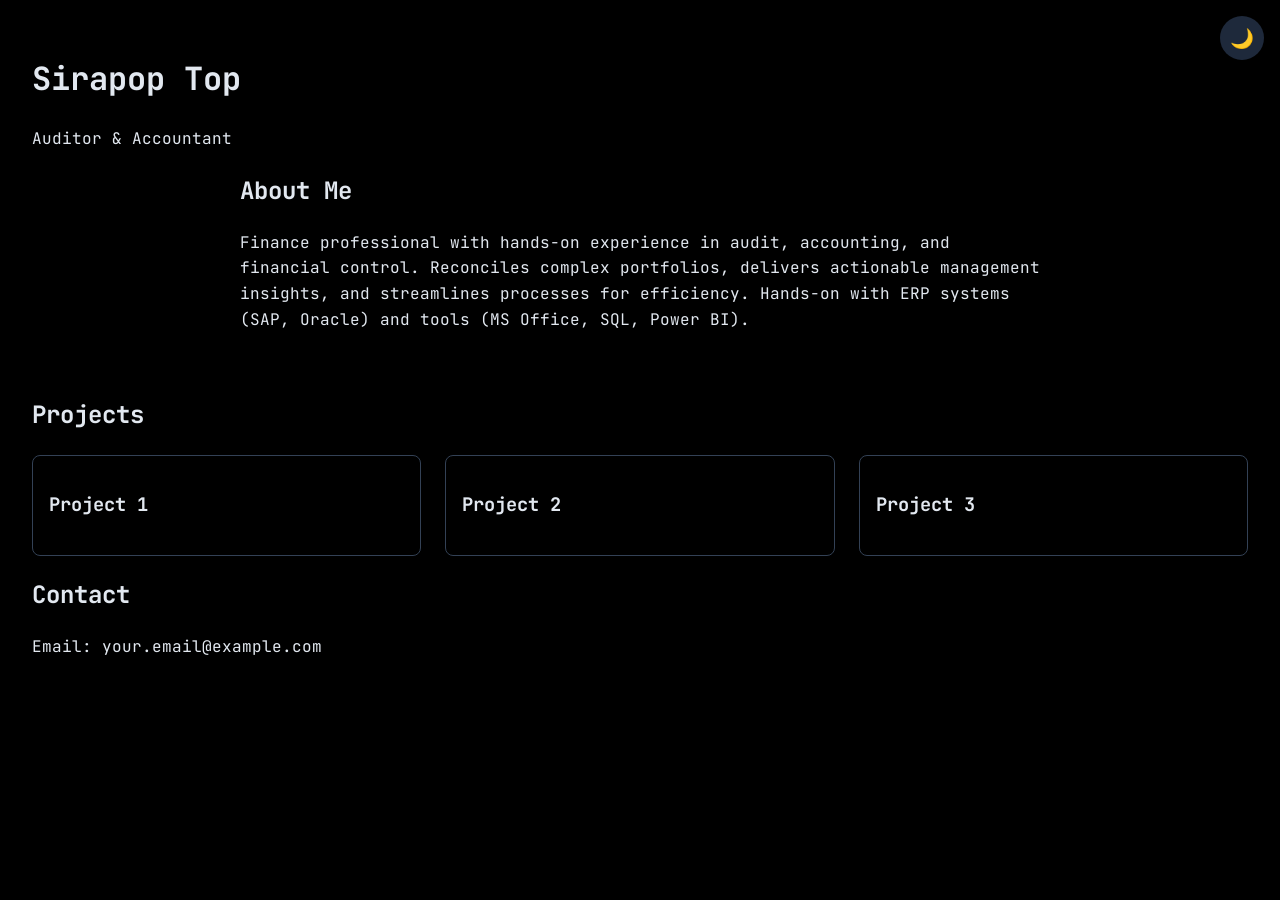
==== docs/index.html @ c63b0de8 "refactor: Move portfolio files to docs/ for GitHub Pages" ====
<!DOCTYPE html>
<html lang="en">
<head>
    <meta charset="UTF-8">
    <meta name="viewport" content="width=device-width, initial-scale=1.0">
    <title>Sirapop Top | Auditor & Accountant</title>
    <link rel="preconnect" href="https://fonts.googleapis.com">
    <link rel="preconnect" href="https://fonts.gstatic.com" crossorigin>
    <link href="https://fonts.googleapis.com/css2?family=JetBrains+Mono:ital,wght@0,100..800;1,100..800&display=swap" rel="stylesheet">
    <link rel="stylesheet" href="style.css">
</head>
<body>
    <button class="theme-toggle" id="theme-toggle">🌙</button>
    <header>
        <h1>Sirapop Top</h1>
        <p>Auditor & Accountant</p>
    </header>

    <section id="about">
        <h2>About Me</h2>
        <p>Finance professional with hands-on experience in audit, accounting, and financial control. Reconciles complex portfolios, delivers actionable management insights, and streamlines processes for efficiency. Hands-on with ERP systems (SAP, Oracle) and tools (MS Office, SQL, Power BI).</p>
    </section>

    <section id="projects">
        <h2>Projects</h2>
        <div class="project-grid">
            <div class="project-card"><h3>Project 1</h3></div>
            <div class="project-card"><h3>Project 2</h3></div>
            <div class="project-card"><h3>Project 3</h3></div>
        </div>
    </section>

    <section id="contact">
        <h2>Contact</h2>
        <p>Email: your.email@example.com</p>
    </section>

    <script>
        const toggle = document.getElementById('theme-toggle');
        toggle.addEventListener('click', () => {
            const currentTheme = document.documentElement.getAttribute('data-theme');
            if (currentTheme === 'light') {
                document.documentElement.setAttribute('data-theme', 'dark');
                toggle.textContent = '🌙';
            } else {
                document.documentElement.setAttribute('data-theme', 'light');
                toggle.textContent = '☀️';
            }
        });
    </script>
</body>
</html>
---- docs/style.css ----
:root {
    --bg-color: #000000;
    --text-color: #e2e8f0;
    --accent-color: #38bdf8;
    --font-stack: "JetBrains Mono", monospace;
}

[data-theme='light'] {
    --bg-color: #f8fafc;
    --text-color: #1e293b;
    --accent-color: #f59e0b;
}

body {
    background-color: var(--bg-color);
    color: var(--text-color);
    font-family: var(--font-stack);
    margin: 0;
    padding: 2rem;
    line-height: 1.6;
    transition: background-color 0.3s, color 0.3s;
}

.theme-toggle {
    position: fixed;
    top: 1rem;
    right: 1rem;
    cursor: pointer;
    background: #1e293b;
    border: none;
    padding: 0.6rem;
    border-radius: 50%;
    width: 44px;
    height: 44px;
    display: flex;
    align-items: center;
    justify-content: center;
    font-size: 1.2rem;
    box-shadow: 0 4px 6px -1px rgba(0, 0, 0, 0.3), 0 2px 4px -1px rgba(0, 0, 0, 0.2);
    transition: transform 0.2s, background 0.3s;
}

.theme-toggle:hover {
    transform: scale(1.1);
}

[data-theme='light'] .theme-toggle {
    background: #e2e8f0;
    box-shadow: 0 4px 6px -1px rgba(0, 0, 0, 0.1), 0 2px 4px -1px rgba(0, 0, 0, 0.05);
}

#about {
    margin-bottom: 4rem;
    max-width: 800px;
    margin-left: auto;
    margin-right: auto;
}

.project-grid {
    display: grid;
    grid-template-columns: repeat(auto-fit, minmax(250px, 1fr));
    gap: 1.5rem;
}

.project-card {
    border: 1px solid #334155;
    padding: 1rem;
    border-radius: 8px;
}
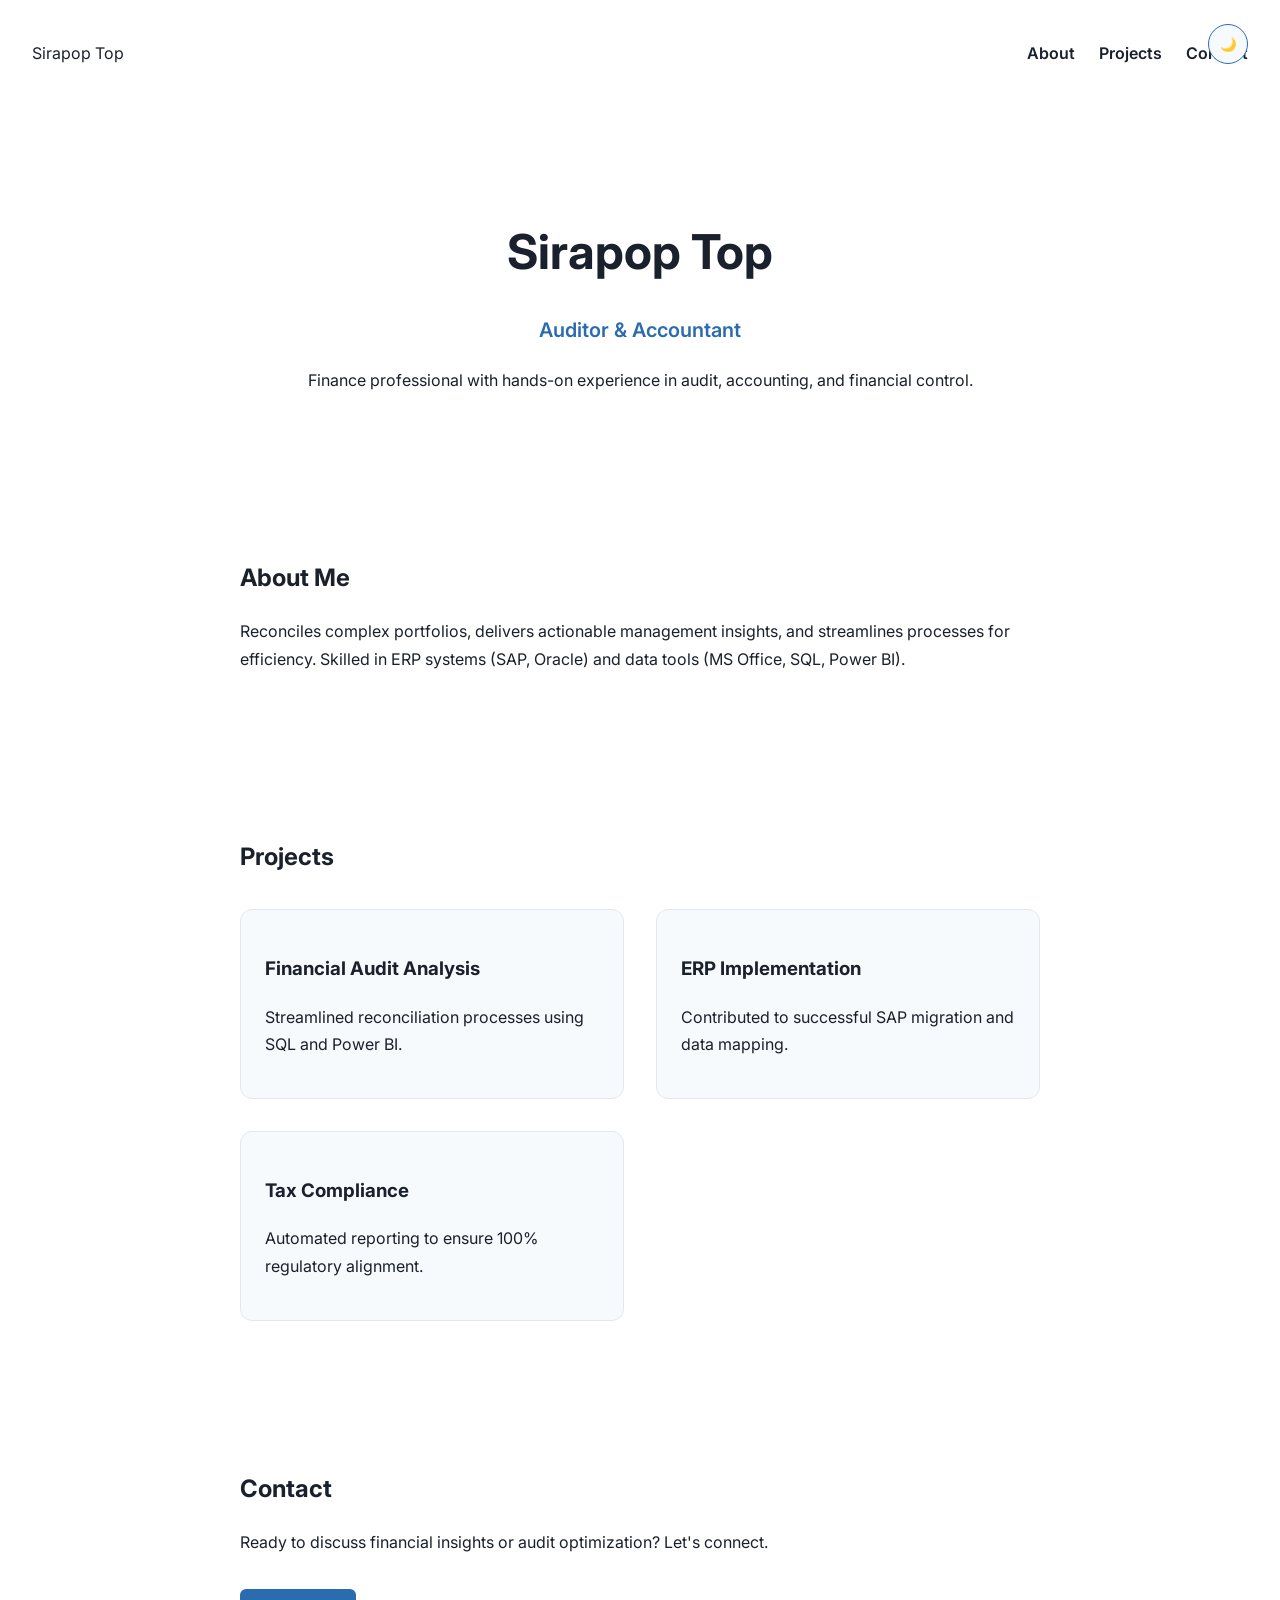
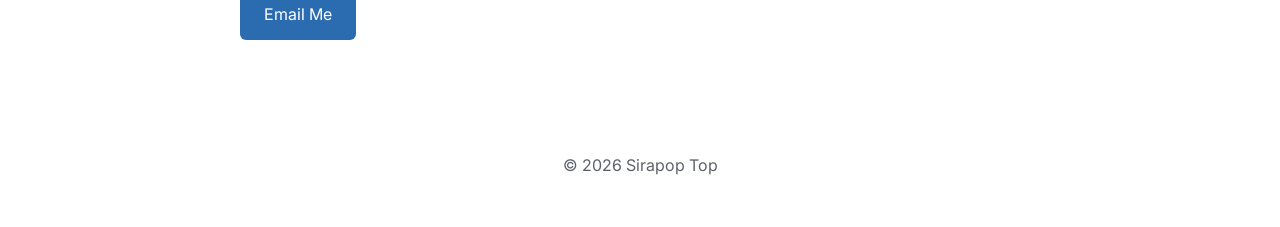
==== commit 470c88f3: "style: Redesign portfolio for a professional look" ====
--- a/docs/index.html
+++ b/docs/index.html
@@ -6,46 +6,68 @@
     <title>Sirapop Top | Auditor & Accountant</title>
     <link rel="preconnect" href="https://fonts.googleapis.com">
     <link rel="preconnect" href="https://fonts.gstatic.com" crossorigin>
-    <link href="https://fonts.googleapis.com/css2?family=JetBrains+Mono:ital,wght@0,100..800;1,100..800&display=swap" rel="stylesheet">
+    <link href="https://fonts.googleapis.com/css2?family=Inter:wght@300;400;600;700&display=swap" rel="stylesheet">
     <link rel="stylesheet" href="style.css">
 </head>
 <body>
-    <button class="theme-toggle" id="theme-toggle">🌙</button>
-    <header>
-        <h1>Sirapop Top</h1>
-        <p>Auditor & Accountant</p>
-    </header>
+    <button class="theme-toggle" id="theme-toggle" aria-label="Toggle theme">🌙</button>
+    
+    <nav>
+        <div class="logo">Sirapop Top</div>
+        <ul>
+            <li><a href="#about">About</a></li>
+            <li><a href="#projects">Projects</a></li>
+            <li><a href="#contact">Contact</a></li>
+        </ul>
+    </nav>
 
-    <section id="about">
-        <h2>About Me</h2>
-        <p>Finance professional with hands-on experience in audit, accounting, and financial control. Reconciles complex portfolios, delivers actionable management insights, and streamlines processes for efficiency. Hands-on with ERP systems (SAP, Oracle) and tools (MS Office, SQL, Power BI).</p>
-    </section>
+    <main>
+        <section class="hero">
+            <h1>Sirapop Top</h1>
+            <p class="subtitle">Auditor & Accountant</p>
+            <p>Finance professional with hands-on experience in audit, accounting, and financial control.</p>
+        </section>
 
-    <section id="projects">
-        <h2>Projects</h2>
-        <div class="project-grid">
-            <div class="project-card"><h3>Project 1</h3></div>
-            <div class="project-card"><h3>Project 2</h3></div>
-            <div class="project-card"><h3>Project 3</h3></div>
-        </div>
-    </section>
+        <section id="about">
+            <h2>About Me</h2>
+            <p>Reconciles complex portfolios, delivers actionable management insights, and streamlines processes for efficiency. Skilled in ERP systems (SAP, Oracle) and data tools (MS Office, SQL, Power BI).</p>
+        </section>
 
-    <section id="contact">
-        <h2>Contact</h2>
-        <p>Email: your.email@example.com</p>
-    </section>
+        <section id="projects">
+            <h2>Projects</h2>
+            <div class="project-grid">
+                <div class="project-card">
+                    <h3>Financial Audit Analysis</h3>
+                    <p>Streamlined reconciliation processes using SQL and Power BI.</p>
+                </div>
+                <div class="project-card">
+                    <h3>ERP Implementation</h3>
+                    <p>Contributed to successful SAP migration and data mapping.</p>
+                </div>
+                <div class="project-card">
+                    <h3>Tax Compliance</h3>
+                    <p>Automated reporting to ensure 100% regulatory alignment.</p>
+                </div>
+            </div>
+        </section>
+
+        <section id="contact">
+            <h2>Contact</h2>
+            <p>Ready to discuss financial insights or audit optimization? Let's connect.</p>
+            <a href="mailto:sirapop_top@hotmail.com" class="btn">Email Me</a>
+        </section>
+    </main>
+
+    <footer>
+        <p>&copy; 2026 Sirapop Top</p>
+    </footer>
 
     <script>
         const toggle = document.getElementById('theme-toggle');
         toggle.addEventListener('click', () => {
-            const currentTheme = document.documentElement.getAttribute('data-theme');
-            if (currentTheme === 'light') {
-                document.documentElement.setAttribute('data-theme', 'dark');
-                toggle.textContent = '🌙';
-            } else {
-                document.documentElement.setAttribute('data-theme', 'light');
-                toggle.textContent = '☀️';
-            }
+            const isDark = document.documentElement.getAttribute('data-theme') === 'dark';
+            document.documentElement.setAttribute('data-theme', isDark ? 'light' : 'dark');
+            toggle.textContent = isDark ? '🌙' : '☀️';
         });
     </script>
 </body>
--- a/docs/style.css
+++ b/docs/style.css
@@ -1,14 +1,16 @@
 :root {
-    --bg-color: #000000;
-    --text-color: #e2e8f0;
-    --accent-color: #38bdf8;
-    --font-stack: "JetBrains Mono", monospace;
+    --bg-color: #ffffff;
+    --text-color: #1a202c;
+    --accent-color: #2b6cb0;
+    --secondary-bg: #f7fafc;
+    --font-stack: "Inter", sans-serif;
 }
 
-[data-theme='light'] {
-    --bg-color: #f8fafc;
-    --text-color: #1e293b;
-    --accent-color: #f59e0b;
+[data-theme='dark'] {
+    --bg-color: #1a202c;
+    --text-color: #e2e8f0;
+    --accent-color: #63b3ed;
+    --secondary-bg: #2d3748;
 }
 
 body {
@@ -16,54 +18,78 @@
     color: var(--text-color);
     font-family: var(--font-stack);
     margin: 0;
-    padding: 2rem;
-    line-height: 1.6;
+    padding: 0;
+    line-height: 1.7;
     transition: background-color 0.3s, color 0.3s;
+}
+
+nav {
+    display: flex;
+    justify-content: space-between;
+    padding: 1.5rem 2rem;
+    align-items: center;
+}
+
+nav ul {
+    display: flex;
+    list-style: none;
+    gap: 1.5rem;
+}
+
+nav a {
+    text-decoration: none;
+    color: var(--text-color);
+    font-weight: 600;
+}
+
+.hero {
+    padding: 4rem 2rem;
+    text-align: center;
+}
+
+.hero h1 { font-size: 3rem; margin-bottom: 0.5rem; }
+.hero .subtitle { color: var(--accent-color); font-weight: 600; font-size: 1.25rem; }
+
+section { padding: 4rem 2rem; max-width: 800px; margin: 0 auto; }
+
+.project-grid {
+    display: grid;
+    grid-template-columns: repeat(auto-fit, minmax(280px, 1fr));
+    gap: 2rem;
+    margin-top: 2rem;
+}
+
+.project-card {
+    background: var(--secondary-bg);
+    padding: 1.5rem;
+    border-radius: 12px;
+    border: 1px solid #e2e8f0;
+}
+
+[data-theme='dark'] .project-card { border-color: #4a5568; }
+
+.btn {
+    display: inline-block;
+    background: var(--accent-color);
+    color: white;
+    padding: 0.75rem 1.5rem;
+    border-radius: 6px;
+    text-decoration: none;
+    margin-top: 1rem;
 }
 
 .theme-toggle {
     position: fixed;
-    top: 1rem;
-    right: 1rem;
+    top: 1.5rem;
+    right: 2rem;
     cursor: pointer;
-    background: #1e293b;
-    border: none;
-    padding: 0.6rem;
+    background: var(--secondary-bg);
+    border: 1px solid var(--accent-color);
+    padding: 0.5rem;
     border-radius: 50%;
-    width: 44px;
-    height: 44px;
-    display: flex;
-    align-items: center;
-    justify-content: center;
-    font-size: 1.2rem;
-    box-shadow: 0 4px 6px -1px rgba(0, 0, 0, 0.3), 0 2px 4px -1px rgba(0, 0, 0, 0.2);
-    transition: transform 0.2s, background 0.3s;
+    width: 40px;
+    height: 40px;
 }
 
-.theme-toggle:hover {
-    transform: scale(1.1);
-}
+footer { text-align: center; padding: 2rem; opacity: 0.7; }
 
-[data-theme='light'] .theme-toggle {
-    background: #e2e8f0;
-    box-shadow: 0 4px 6px -1px rgba(0, 0, 0, 0.1), 0 2px 4px -1px rgba(0, 0, 0, 0.05);
-}
-
-#about {
-    margin-bottom: 4rem;
-    max-width: 800px;
-    margin-left: auto;
-    margin-right: auto;
-}
-
-.project-grid {
-    display: grid;
-    grid-template-columns: repeat(auto-fit, minmax(250px, 1fr));
-    gap: 1.5rem;
-}
-
-.project-card {
-    border: 1px solid #334155;
-    padding: 1rem;
-    border-radius: 8px;
-}
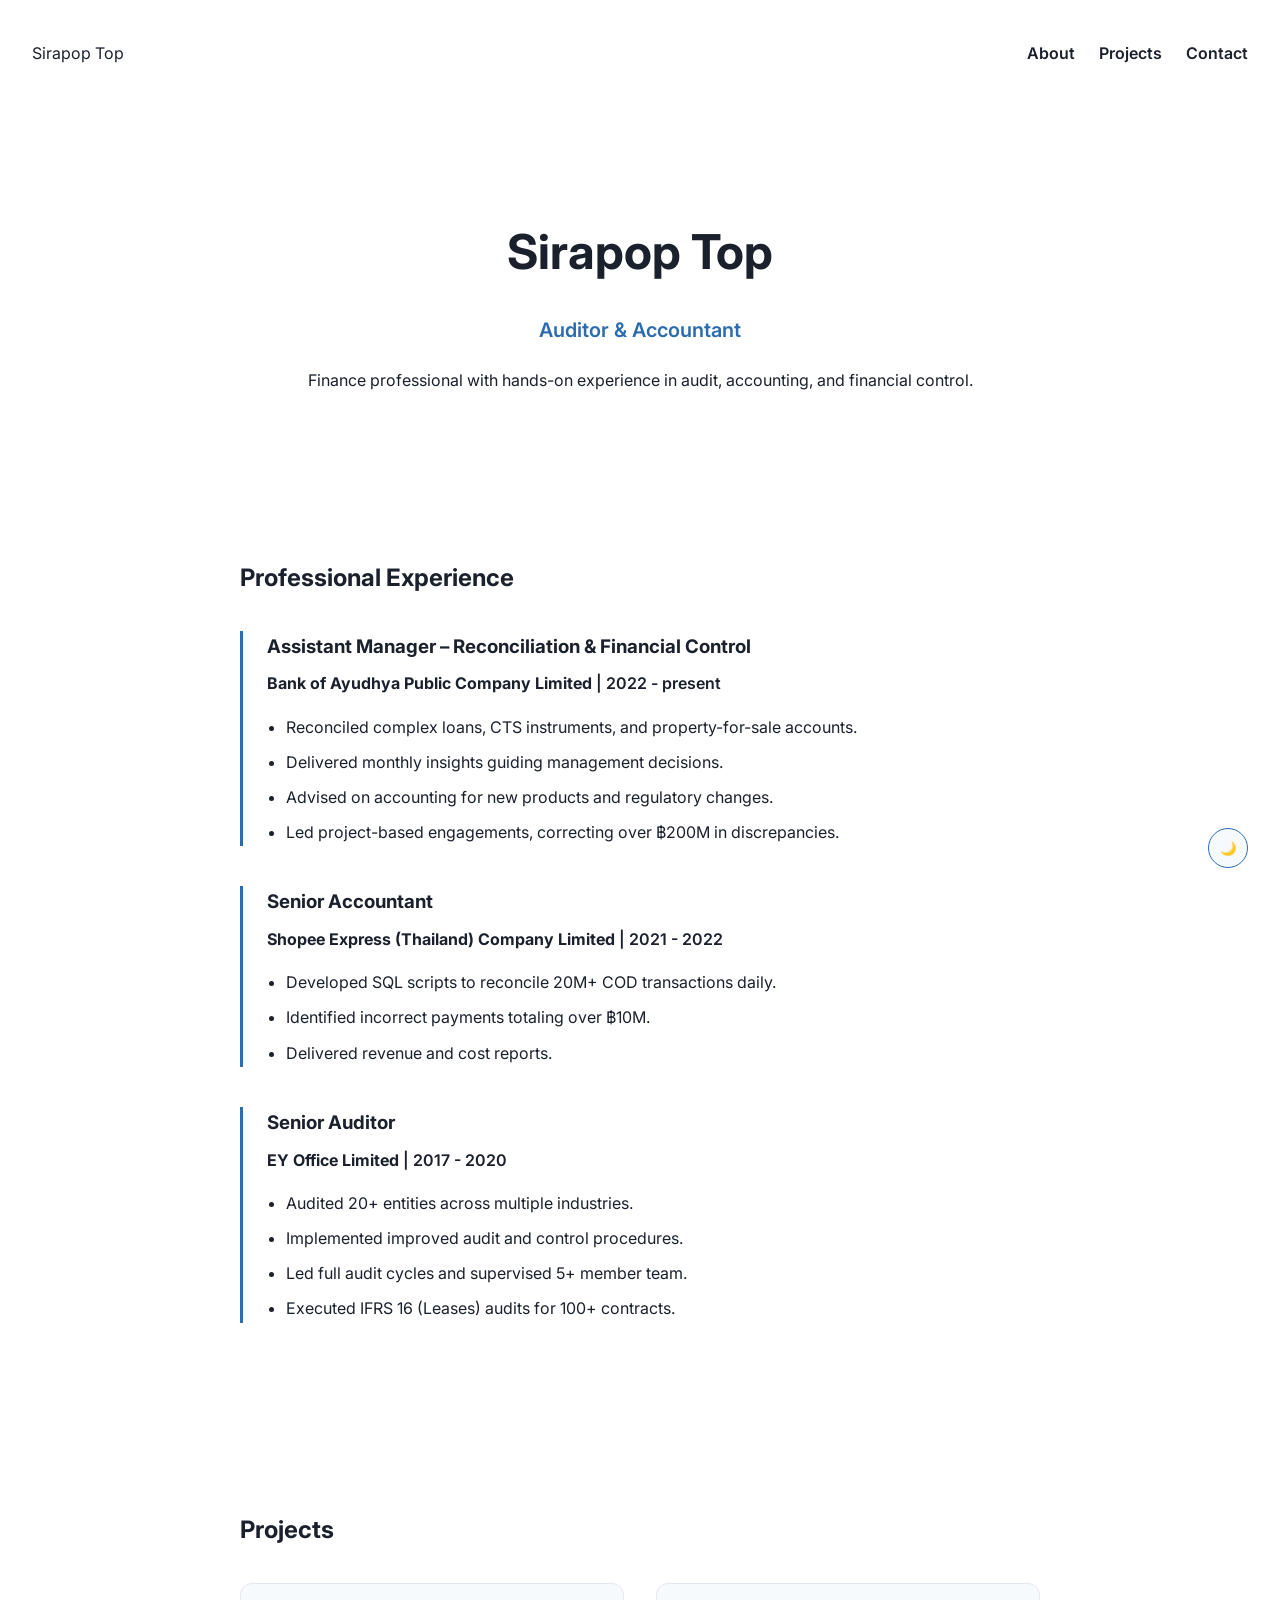
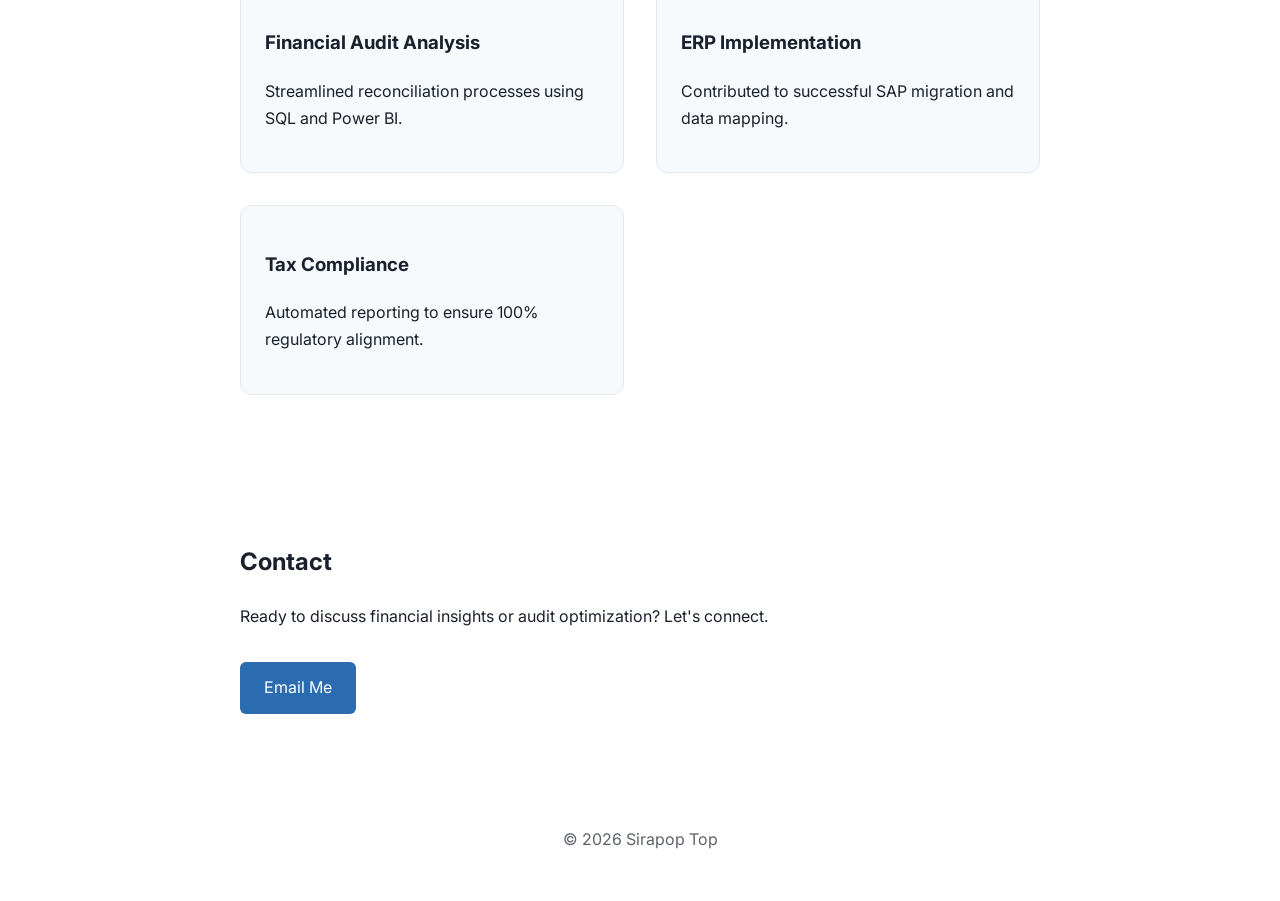
==== commit 7f265483: "Add files via upload" ====
--- a/docs/index.html
+++ b/docs/index.html
@@ -1,74 +1,104 @@
-<!DOCTYPE html>
-<html lang="en">
-<head>
-    <meta charset="UTF-8">
-    <meta name="viewport" content="width=device-width, initial-scale=1.0">
-    <title>Sirapop Top | Auditor & Accountant</title>
-    <link rel="preconnect" href="https://fonts.googleapis.com">
-    <link rel="preconnect" href="https://fonts.gstatic.com" crossorigin>
-    <link href="https://fonts.googleapis.com/css2?family=Inter:wght@300;400;600;700&display=swap" rel="stylesheet">
-    <link rel="stylesheet" href="style.css">
-</head>
-<body>
-    <button class="theme-toggle" id="theme-toggle" aria-label="Toggle theme">🌙</button>
-    
-    <nav>
-        <div class="logo">Sirapop Top</div>
-        <ul>
-            <li><a href="#about">About</a></li>
-            <li><a href="#projects">Projects</a></li>
-            <li><a href="#contact">Contact</a></li>
-        </ul>
-    </nav>
-
-    <main>
-        <section class="hero">
-            <h1>Sirapop Top</h1>
-            <p class="subtitle">Auditor & Accountant</p>
-            <p>Finance professional with hands-on experience in audit, accounting, and financial control.</p>
-        </section>
-
-        <section id="about">
-            <h2>About Me</h2>
-            <p>Reconciles complex portfolios, delivers actionable management insights, and streamlines processes for efficiency. Skilled in ERP systems (SAP, Oracle) and data tools (MS Office, SQL, Power BI).</p>
-        </section>
-
-        <section id="projects">
-            <h2>Projects</h2>
-            <div class="project-grid">
-                <div class="project-card">
-                    <h3>Financial Audit Analysis</h3>
-                    <p>Streamlined reconciliation processes using SQL and Power BI.</p>
-                </div>
-                <div class="project-card">
-                    <h3>ERP Implementation</h3>
-                    <p>Contributed to successful SAP migration and data mapping.</p>
-                </div>
-                <div class="project-card">
-                    <h3>Tax Compliance</h3>
-                    <p>Automated reporting to ensure 100% regulatory alignment.</p>
-                </div>
-            </div>
-        </section>
-
-        <section id="contact">
-            <h2>Contact</h2>
-            <p>Ready to discuss financial insights or audit optimization? Let's connect.</p>
-            <a href="mailto:sirapop_top@hotmail.com" class="btn">Email Me</a>
-        </section>
-    </main>
-
-    <footer>
-        <p>&copy; 2026 Sirapop Top</p>
-    </footer>
-
-    <script>
-        const toggle = document.getElementById('theme-toggle');
-        toggle.addEventListener('click', () => {
-            const isDark = document.documentElement.getAttribute('data-theme') === 'dark';
-            document.documentElement.setAttribute('data-theme', isDark ? 'light' : 'dark');
-            toggle.textContent = isDark ? '🌙' : '☀️';
-        });
-    </script>
-</body>
-</html>
+<!DOCTYPE html>
+<html lang="en">
+<head>
+    <meta charset="UTF-8">
+    <meta name="viewport" content="width=device-width, initial-scale=1.0">
+    <title>Sirapop Top | Auditor & Accountant</title>
+    <link rel="preconnect" href="https://fonts.googleapis.com">
+    <link rel="preconnect" href="https://fonts.gstatic.com" crossorigin>
+    <link href="https://fonts.googleapis.com/css2?family=Inter:wght@300;400;600;700&display=swap" rel="stylesheet">
+    <link rel="stylesheet" href="style.css">
+</head>
+<body>
+    <button class="theme-toggle" id="theme-toggle" aria-label="Toggle theme">🌙</button>
+    
+    <nav>
+        <div class="logo">Sirapop Top</div>
+        <ul>
+            <li><a href="#about">About</a></li>
+            <li><a href="#projects">Projects</a></li>
+            <li><a href="#contact">Contact</a></li>
+        </ul>
+    </nav>
+
+    <main>
+        <section class="hero">
+            <h1>Sirapop Top</h1>
+            <p class="subtitle">Auditor & Accountant</p>
+            <p>Finance professional with hands-on experience in audit, accounting, and financial control.</p>
+        </section>
+
+        <section id="about">
+            <h2>Professional Experience</h2>
+            <div class="timeline">
+                <div class="experience-item">
+                    <h3>Assistant Manager – Reconciliation & Financial Control</h3>
+                    <p><strong>Bank of Ayudhya Public Company Limited</strong> | 2022 - present</p>
+                    <ul>
+                        <li>Reconciled complex loans, CTS instruments, and property-for-sale accounts.</li>
+                        <li>Delivered monthly insights guiding management decisions.</li>
+                        <li>Advised on accounting for new products and regulatory changes.</li>
+                        <li>Led project-based engagements, correcting over ฿200M in discrepancies.</li>
+                    </ul>
+                </div>
+                <div class="experience-item">
+                    <h3>Senior Accountant</h3>
+                    <p><strong>Shopee Express (Thailand) Company Limited</strong> | 2021 - 2022</p>
+                    <ul>
+                        <li>Developed SQL scripts to reconcile 20M+ COD transactions daily.</li>
+                        <li>Identified incorrect payments totaling over ฿10M.</li>
+                        <li>Delivered revenue and cost reports.</li>
+                    </ul>
+                </div>
+                <div class="experience-item">
+                    <h3>Senior Auditor</h3>
+                    <p><strong>EY Office Limited</strong> | 2017 - 2020</p>
+                    <ul>
+                        <li>Audited 20+ entities across multiple industries.</li>
+                        <li>Implemented improved audit and control procedures.</li>
+                        <li>Led full audit cycles and supervised 5+ member team.</li>
+                        <li>Executed IFRS 16 (Leases) audits for 100+ contracts.</li>
+                    </ul>
+                </div>
+            </div>
+        </section>
+
+        <section id="projects">
+            <h2>Projects</h2>
+            <div class="project-grid">
+                <div class="project-card">
+                    <h3>Financial Audit Analysis</h3>
+                    <p>Streamlined reconciliation processes using SQL and Power BI.</p>
+                </div>
+                <div class="project-card">
+                    <h3>ERP Implementation</h3>
+                    <p>Contributed to successful SAP migration and data mapping.</p>
+                </div>
+                <div class="project-card">
+                    <h3>Tax Compliance</h3>
+                    <p>Automated reporting to ensure 100% regulatory alignment.</p>
+                </div>
+            </div>
+        </section>
+
+        <section id="contact">
+            <h2>Contact</h2>
+            <p>Ready to discuss financial insights or audit optimization? Let's connect.</p>
+            <a href="mailto:sirapop_top@hotmail.com" class="btn">Email Me</a>
+        </section>
+    </main>
+
+    <footer>
+        <p>&copy; 2026 Sirapop Top</p>
+    </footer>
+
+    <script>
+        const toggle = document.getElementById('theme-toggle');
+        toggle.addEventListener('click', () => {
+            const isDark = document.documentElement.getAttribute('data-theme') === 'dark';
+            document.documentElement.setAttribute('data-theme', isDark ? 'light' : 'dark');
+            toggle.textContent = isDark ? '🌙' : '☀️';
+        });
+    </script>
+</body>
+</html>
--- a/docs/style.css
+++ b/docs/style.css
@@ -1,95 +1,123 @@
-:root {
-    --bg-color: #ffffff;
-    --text-color: #1a202c;
-    --accent-color: #2b6cb0;
-    --secondary-bg: #f7fafc;
-    --font-stack: "Inter", sans-serif;
-}
-
-[data-theme='dark'] {
-    --bg-color: #1a202c;
-    --text-color: #e2e8f0;
-    --accent-color: #63b3ed;
-    --secondary-bg: #2d3748;
-}
-
-body {
-    background-color: var(--bg-color);
-    color: var(--text-color);
-    font-family: var(--font-stack);
-    margin: 0;
-    padding: 0;
-    line-height: 1.7;
-    transition: background-color 0.3s, color 0.3s;
-}
-
-nav {
-    display: flex;
-    justify-content: space-between;
-    padding: 1.5rem 2rem;
-    align-items: center;
-}
-
-nav ul {
-    display: flex;
-    list-style: none;
-    gap: 1.5rem;
-}
-
-nav a {
-    text-decoration: none;
-    color: var(--text-color);
-    font-weight: 600;
-}
-
-.hero {
-    padding: 4rem 2rem;
-    text-align: center;
-}
-
-.hero h1 { font-size: 3rem; margin-bottom: 0.5rem; }
-.hero .subtitle { color: var(--accent-color); font-weight: 600; font-size: 1.25rem; }
-
-section { padding: 4rem 2rem; max-width: 800px; margin: 0 auto; }
-
-.project-grid {
-    display: grid;
-    grid-template-columns: repeat(auto-fit, minmax(280px, 1fr));
-    gap: 2rem;
-    margin-top: 2rem;
-}
-
-.project-card {
-    background: var(--secondary-bg);
-    padding: 1.5rem;
-    border-radius: 12px;
-    border: 1px solid #e2e8f0;
-}
-
-[data-theme='dark'] .project-card { border-color: #4a5568; }
-
-.btn {
-    display: inline-block;
-    background: var(--accent-color);
-    color: white;
-    padding: 0.75rem 1.5rem;
-    border-radius: 6px;
-    text-decoration: none;
-    margin-top: 1rem;
-}
-
-.theme-toggle {
-    position: fixed;
-    top: 1.5rem;
-    right: 2rem;
-    cursor: pointer;
-    background: var(--secondary-bg);
-    border: 1px solid var(--accent-color);
-    padding: 0.5rem;
-    border-radius: 50%;
-    width: 40px;
-    height: 40px;
-}
-
-footer { text-align: center; padding: 2rem; opacity: 0.7; }
-
+:root {
+    --bg-color: #ffffff;
+    --text-color: #1a202c;
+    --accent-color: #2b6cb0;
+    --secondary-bg: #f7fafc;
+    --font-stack: "Inter", sans-serif;
+}
+
+[data-theme='dark'] {
+    --bg-color: #1a202c;
+    --text-color: #e2e8f0;
+    --accent-color: #63b3ed;
+    --secondary-bg: #2d3748;
+}
+
+body {
+    background-color: var(--bg-color);
+    color: var(--text-color);
+    font-family: var(--font-stack);
+    margin: 0;
+    padding: 0;
+    line-height: 1.7;
+    transition: background-color 0.3s, color 0.3s;
+}
+
+nav {
+    display: flex;
+    justify-content: space-between;
+    padding: 1.5rem 2rem;
+    align-items: center;
+}
+
+nav ul {
+    display: flex;
+    list-style: none;
+    gap: 1.5rem;
+}
+
+nav a {
+    text-decoration: none;
+    color: var(--text-color);
+    font-weight: 600;
+}
+
+.hero {
+    padding: 4rem 2rem;
+    text-align: center;
+}
+
+.hero h1 { font-size: 3rem; margin-bottom: 0.5rem; }
+.hero .subtitle { color: var(--accent-color); font-weight: 600; font-size: 1.25rem; }
+
+section { padding: 4rem 2rem; max-width: 800px; margin: 0 auto; }
+
+.project-grid {
+    display: grid;
+    grid-template-columns: repeat(auto-fit, minmax(280px, 1fr));
+    gap: 2rem;
+    margin-top: 2rem;
+}
+
+.project-card {
+    background: var(--secondary-bg);
+    padding: 1.5rem;
+    border-radius: 12px;
+    border: 1px solid #e2e8f0;
+}
+
+[data-theme='dark'] .project-card { border-color: #4a5568; }
+
+.btn {
+    display: inline-block;
+    background: var(--accent-color);
+    color: white;
+    padding: 0.75rem 1.5rem;
+    border-radius: 6px;
+    text-decoration: none;
+    margin-top: 1rem;
+}
+
+.theme-toggle {
+    position: fixed;
+    bottom: 2rem;
+    right: 2rem;
+    cursor: pointer;
+    background: var(--secondary-bg);
+    border: 1px solid var(--accent-color);
+    padding: 0.5rem;
+    border-radius: 50%;
+    width: 40px;
+    height: 40px;
+}
+
+.timeline {
+    margin-top: 2rem;
+}
+
+.experience-item {
+    margin-bottom: 2.5rem;
+    padding-left: 1.5rem;
+    border-left: 3px solid var(--accent-color);
+}
+
+.experience-item h3 {
+    margin: 0 0 0.5rem 0;
+}
+
+.experience-item p {
+    margin: 0 0 1rem 0;
+    font-weight: 600;
+}
+
+.experience-item ul {
+    padding-left: 1.2rem;
+}
+
+.experience-item li {
+    margin-bottom: 0.5rem;
+}
+
+footer { text-align: center; padding: 2rem; opacity: 0.7; }
+
+
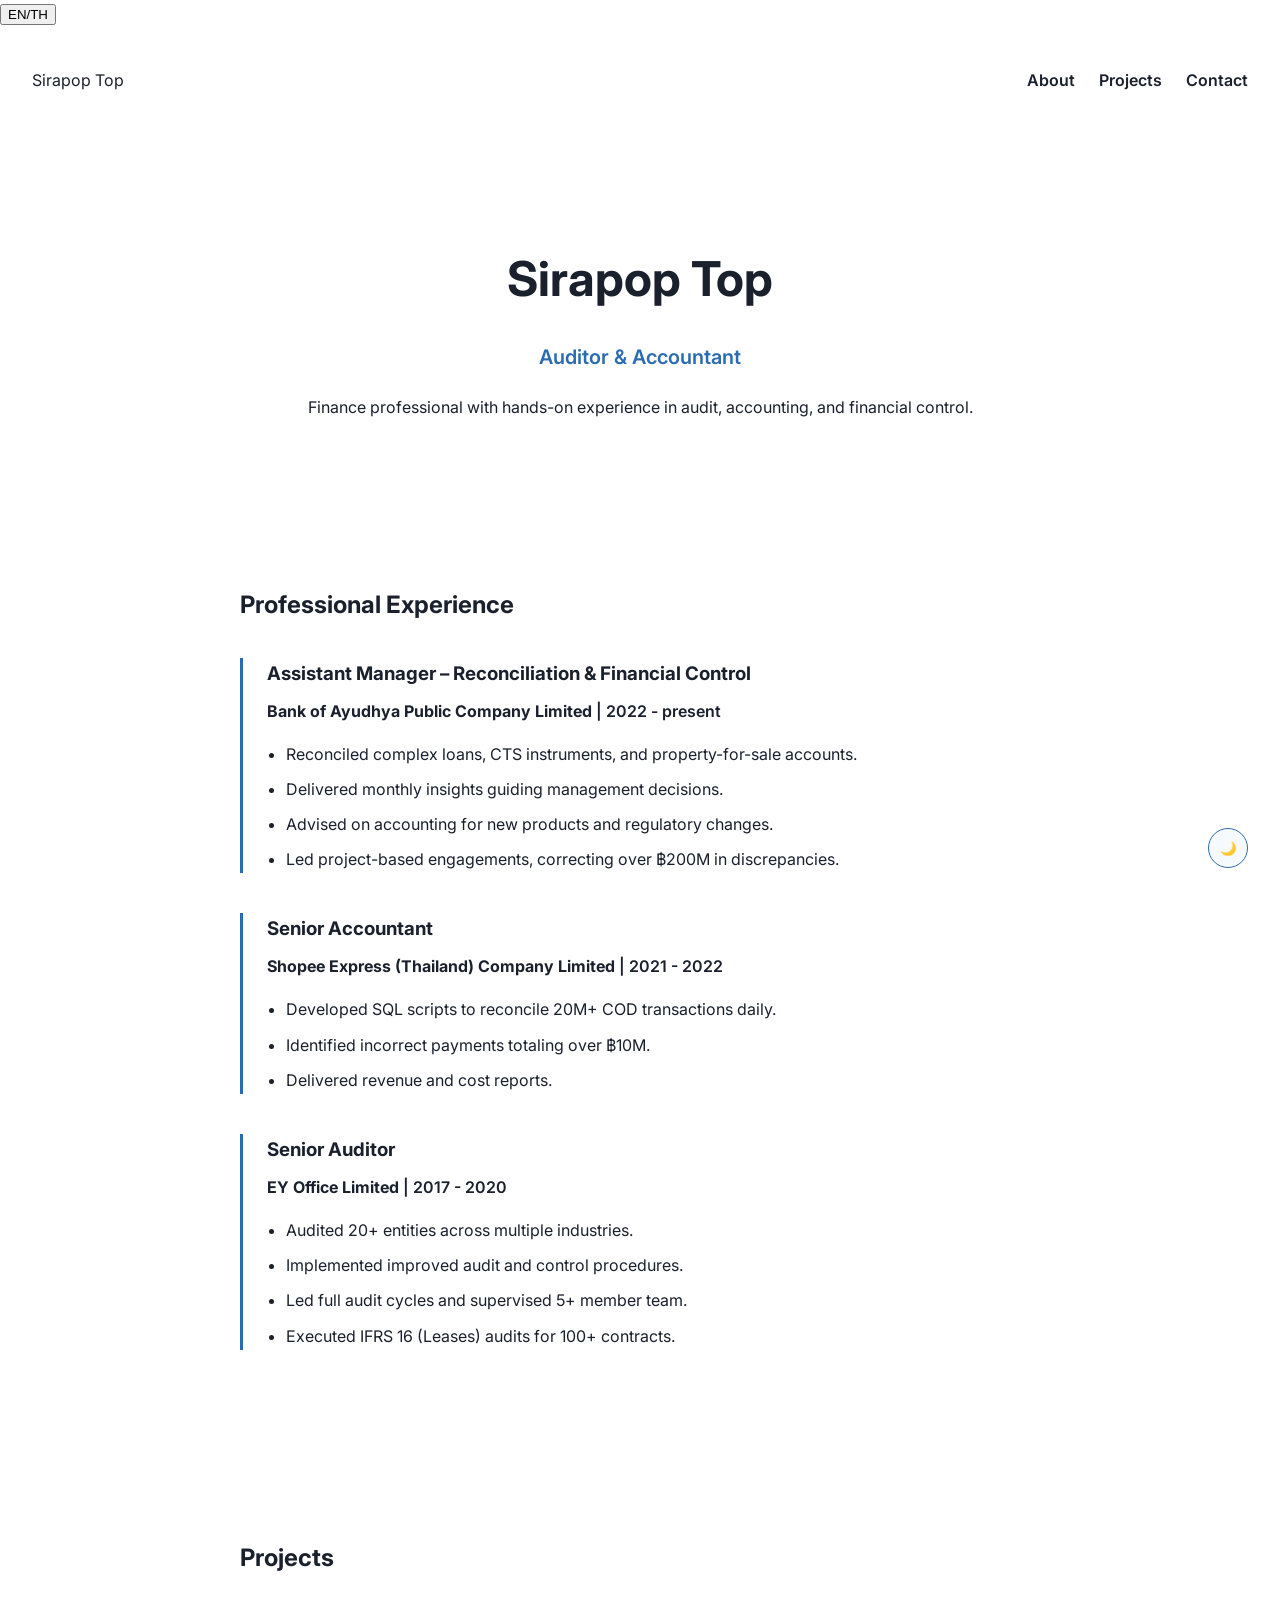
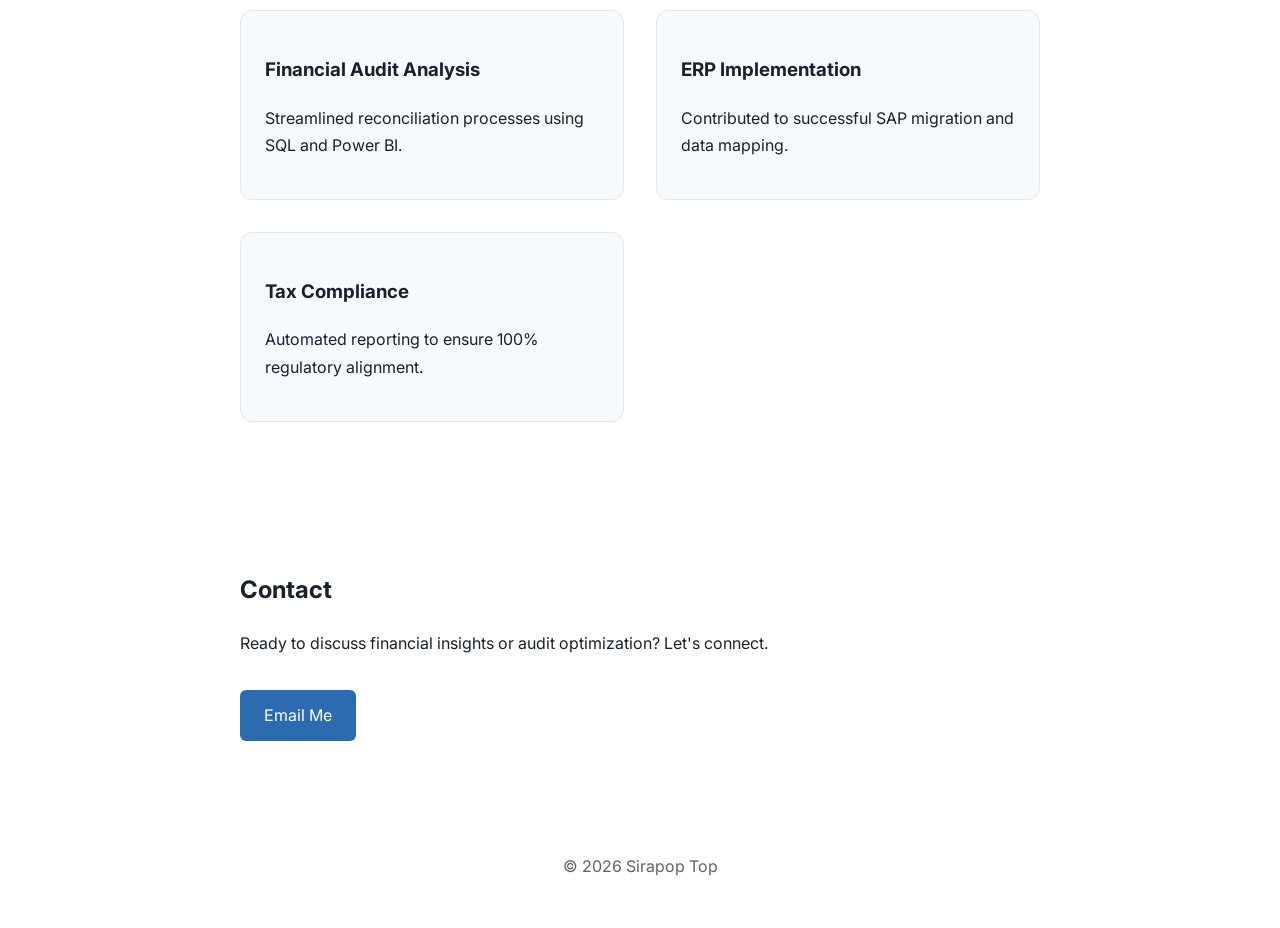
==== commit ad217c4e: "Implement language toggle and update HTML content Added language toggle functionality and updated co" ====
--- a/docs/index.html
+++ b/docs/index.html
@@ -11,80 +11,81 @@
 </head>
 <body>
     <button class="theme-toggle" id="theme-toggle" aria-label="Toggle theme">🌙</button>
+    <button class="lang-toggle" id="lang-toggle">EN/TH</button>
     
     <nav>
         <div class="logo">Sirapop Top</div>
         <ul>
-            <li><a href="#about">About</a></li>
-            <li><a href="#projects">Projects</a></li>
-            <li><a href="#contact">Contact</a></li>
+            <li><a href="#about" data-lang-en="About" data-lang-th="เกี่ยวกับ">About</a></li>
+            <li><a href="#projects" data-lang-en="Projects" data-lang-th="โปรเจกต์">Projects</a></li>
+            <li><a href="#contact" data-lang-en="Contact" data-lang-th="ติดต่อ">Contact</a></li>
         </ul>
     </nav>
 
     <main>
         <section class="hero">
-            <h1>Sirapop Top</h1>
-            <p class="subtitle">Auditor & Accountant</p>
-            <p>Finance professional with hands-on experience in audit, accounting, and financial control.</p>
+            <h1 data-lang-en="Sirapop Top" data-lang-th="สิรภพ ท็อป">Sirapop Top</h1>
+            <p class="subtitle" data-lang-en="Auditor & Accountant" data-lang-th="ผู้สอบบัญชีและนักบัญชี">Auditor & Accountant</p>
+            <p data-lang-en="Finance professional with hands-on experience in audit, accounting, and financial control." data-lang-th="ผู้เชี่ยวชาญด้านการเงินที่มีประสบการณ์ในการสอบบัญชี การบัญชี และการควบคุมทางการเงิน">Finance professional with hands-on experience in audit, accounting, and financial control.</p>
         </section>
 
         <section id="about">
-            <h2>Professional Experience</h2>
+            <h2 data-lang-en="Professional Experience" data-lang-th="ประสบการณ์ทำงาน">Professional Experience</h2>
             <div class="timeline">
                 <div class="experience-item">
-                    <h3>Assistant Manager – Reconciliation & Financial Control</h3>
+                    <h3 data-lang-en="Assistant Manager – Reconciliation & Financial Control" data-lang-th="ผู้ช่วยผู้จัดการ – การกระทบยอดและการควบคุมทางการเงิน">Assistant Manager – Reconciliation & Financial Control</h3>
                     <p><strong>Bank of Ayudhya Public Company Limited</strong> | 2022 - present</p>
                     <ul>
-                        <li>Reconciled complex loans, CTS instruments, and property-for-sale accounts.</li>
-                        <li>Delivered monthly insights guiding management decisions.</li>
-                        <li>Advised on accounting for new products and regulatory changes.</li>
-                        <li>Led project-based engagements, correcting over ฿200M in discrepancies.</li>
+                        <li data-lang-en="Reconciled complex loans, CTS instruments, and property-for-sale accounts." data-lang-th="กระทบยอดสินเชื่อที่ซับซ้อน ตราสาร CTS และบัญชีทรัพย์สินรอการขาย">Reconciled complex loans, CTS instruments, and property-for-sale accounts.</li>
+                        <li data-lang-en="Delivered monthly insights guiding management decisions." data-lang-th="นำเสนอข้อมูลเชิงลึกรายเดือนเพื่อช่วยในการตัดสินใจของผู้บริหาร">Delivered monthly insights guiding management decisions.</li>
+                        <li data-lang-en="Advised on accounting for new products and regulatory changes." data-lang-th="ให้คำปรึกษาด้านการบัญชีสำหรับผลิตภัณฑ์ใหม่และการเปลี่ยนแปลงกฎระเบียบ">Advised on accounting for new products and regulatory changes.</li>
+                        <li data-lang-en="Led project-based engagements, correcting over ฿200M in discrepancies." data-lang-th="นำโครงการแก้ไขข้อผิดพลาดทางการเงินมูลค่ากว่า 200 ล้านบาท">Led project-based engagements, correcting over ฿200M in discrepancies.</li>
                     </ul>
                 </div>
                 <div class="experience-item">
-                    <h3>Senior Accountant</h3>
+                    <h3 data-lang-en="Senior Accountant" data-lang-th="นักบัญชีอาวุโส">Senior Accountant</h3>
                     <p><strong>Shopee Express (Thailand) Company Limited</strong> | 2021 - 2022</p>
                     <ul>
-                        <li>Developed SQL scripts to reconcile 20M+ COD transactions daily.</li>
-                        <li>Identified incorrect payments totaling over ฿10M.</li>
-                        <li>Delivered revenue and cost reports.</li>
+                        <li data-lang-en="Developed SQL scripts to reconcile 20M+ COD transactions daily." data-lang-th="พัฒนาสคริปต์ SQL เพื่อกระทบยอดธุรกรรม COD กว่า 20 ล้านรายการต่อวัน">Developed SQL scripts to reconcile 20M+ COD transactions daily.</li>
+                        <li data-lang-en="Identified incorrect payments totaling over ฿10M." data-lang-th="ระบุการจ่ายเงินที่ไม่ถูกต้องรวมมูลค่ากว่า 10 ล้านบาท">Identified incorrect payments totaling over ฿10M.</li>
+                        <li data-lang-en="Delivered revenue and cost reports." data-lang-th="จัดทำรายงานรายได้และต้นทุน">Delivered revenue and cost reports.</li>
                     </ul>
                 </div>
                 <div class="experience-item">
-                    <h3>Senior Auditor</h3>
+                    <h3 data-lang-en="Senior Auditor" data-lang-th="ผู้สอบบัญชีอาวุโส">Senior Auditor</h3>
                     <p><strong>EY Office Limited</strong> | 2017 - 2020</p>
                     <ul>
-                        <li>Audited 20+ entities across multiple industries.</li>
-                        <li>Implemented improved audit and control procedures.</li>
-                        <li>Led full audit cycles and supervised 5+ member team.</li>
-                        <li>Executed IFRS 16 (Leases) audits for 100+ contracts.</li>
+                        <li data-lang-en="Audited 20+ entities across multiple industries." data-lang-th="ตรวจสอบบัญชีบริษัทกว่า 20 แห่งในหลากหลายอุตสาหกรรม">Audited 20+ entities across multiple industries.</li>
+                        <li data-lang-en="Implemented improved audit and control procedures." data-lang-th="ปรับปรุงขั้นตอนการตรวจสอบบัญชีและการควบคุมภายใน">Implemented improved audit and control procedures.</li>
+                        <li data-lang-en="Led full audit cycles and supervised 5+ member team." data-lang-th="ดูแลวงจรการตรวจสอบบัญชีและบริหารทีมงานกว่า 5 คน">Led full audit cycles and supervised 5+ member team.</li>
+                        <li data-lang-en="Executed IFRS 16 (Leases) audits for 100+ contracts." data-lang-th="ตรวจสอบสัญญาเช่าตามมาตรฐาน IFRS 16 สำหรับสัญญากว่า 100 ฉบับ">Executed IFRS 16 (Leases) audits for 100+ contracts.</li>
                     </ul>
                 </div>
             </div>
         </section>
 
         <section id="projects">
-            <h2>Projects</h2>
+            <h2 data-lang-en="Projects" data-lang-th="โปรเจกต์">Projects</h2>
             <div class="project-grid">
                 <div class="project-card">
-                    <h3>Financial Audit Analysis</h3>
-                    <p>Streamlined reconciliation processes using SQL and Power BI.</p>
+                    <h3 data-lang-en="Financial Audit Analysis" data-lang-th="การวิเคราะห์ตรวจสอบบัญชี">Financial Audit Analysis</h3>
+                    <p data-lang-en="Streamlined reconciliation processes using SQL and Power BI." data-lang-th="เพิ่มประสิทธิภาพกระบวนการกระทบยอดด้วย SQL และ Power BI">Streamlined reconciliation processes using SQL and Power BI.</p>
                 </div>
                 <div class="project-card">
-                    <h3>ERP Implementation</h3>
-                    <p>Contributed to successful SAP migration and data mapping.</p>
+                    <h3 data-lang-en="ERP Implementation" data-lang-th="การติดตั้งระบบ ERP">ERP Implementation</h3>
+                    <p data-lang-en="Contributed to successful SAP migration and data mapping." data-lang-th="มีส่วนร่วมในการย้ายฐานข้อมูลและติดตั้ง SAP">Contributed to successful SAP migration and data mapping.</p>
                 </div>
                 <div class="project-card">
-                    <h3>Tax Compliance</h3>
-                    <p>Automated reporting to ensure 100% regulatory alignment.</p>
+                    <h3 data-lang-en="Tax Compliance" data-lang-th="การปฏิบัติตามกฎหมายภาษี">Tax Compliance</h3>
+                    <p data-lang-en="Automated reporting to ensure 100% regulatory alignment." data-lang-th="รายงานอัตโนมัติเพื่อให้มั่นใจว่าสอดคล้องกับกฎระเบียบ 100%">Automated reporting to ensure 100% regulatory alignment.</p>
                 </div>
             </div>
         </section>
 
         <section id="contact">
-            <h2>Contact</h2>
-            <p>Ready to discuss financial insights or audit optimization? Let's connect.</p>
-            <a href="mailto:sirapop_top@hotmail.com" class="btn">Email Me</a>
+            <h2 data-lang-en="Contact" data-lang-th="ติดต่อ">Contact</h2>
+            <p data-lang-en="Ready to discuss financial insights or audit optimization? Let's connect." data-lang-th="พร้อมที่จะพูดคุยเกี่ยวกับข้อมูลเชิงลึกทางการเงินหรือการเพิ่มประสิทธิภาพการตรวจสอบบัญชีแล้วหรือยัง? ติดต่อได้เลย">Ready to discuss financial insights or audit optimization? Let's connect.</p>
+            <a href="mailto:sirapop_top@hotmail.com" class="btn" data-lang-en="Email Me" data-lang-th="ส่งอีเมลถึงฉัน">Email Me</a>
         </section>
     </main>
 
@@ -99,6 +100,16 @@
             document.documentElement.setAttribute('data-theme', isDark ? 'light' : 'dark');
             toggle.textContent = isDark ? '🌙' : '☀️';
         });
+
+        const langToggle = document.getElementById('lang-toggle');
+        let currentLang = 'en';
+        langToggle.addEventListener('click', () => {
+            currentLang = currentLang === 'en' ? 'th' : 'en';
+            document.querySelectorAll('[data-lang-en]').forEach(el => {
+                el.textContent = el.getAttribute(`data-lang-${currentLang}`);
+            });
+        });
     </script>
+
 </body>
 </html>
